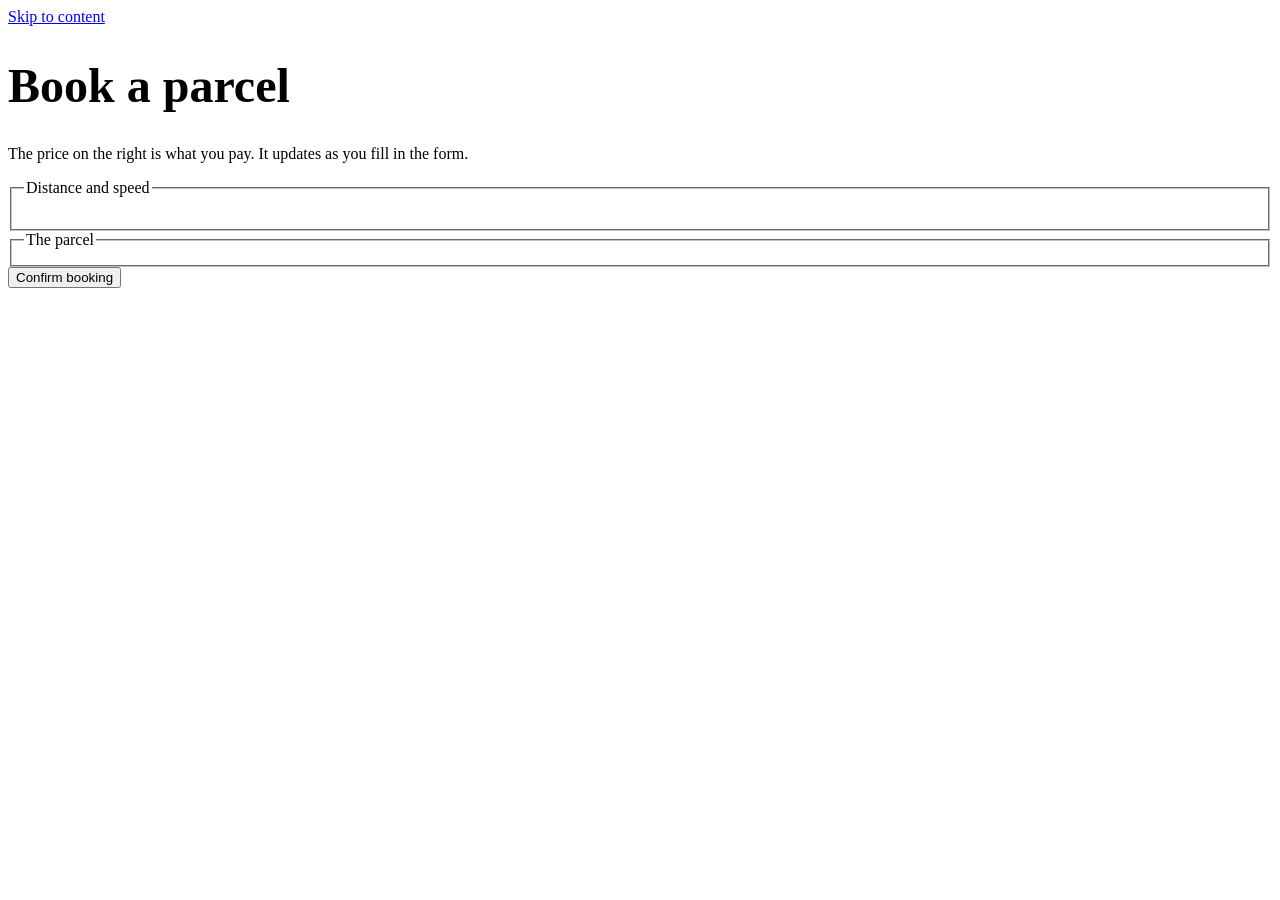
==== frontend/book.html @ fa1a841b "Add files via upload" ====
<!doctype html>
<html lang="en">
<head>
<meta charset="utf-8"><meta name="viewport" content="width=device-width, initial-scale=1"><meta name="color-scheme" content="light dark">
<link rel="preconnect" href="https://fonts.googleapis.com"><link rel="preconnect" href="https://fonts.gstatic.com" crossorigin>
<link href="https://fonts.googleapis.com/css2?family=Familjen+Grotesk:wght@500;700&family=Public+Sans:wght@400;500;600&display=swap" rel="stylesheet">
<link rel="stylesheet" href="css/style.css">
<title>Book a parcel | ZENTO COURIER</title>
<meta name="description" content="Book a pickup and get a tracking number.">
</head>
<body>
<a class="skip" href="#main">Skip to content</a>
<header class="site-header" id="site-header"></header>
<main id="main">

<div class="shell page">
  <div class="page-head"><h1 style="font-size:clamp(2rem,5vw,3rem)">Book a parcel</h1><p class="muted">The price on the right is what you pay. It updates as you fill in the form.</p></div>
  <div class="layout-aside" id="book-layout">
    <form class="card" id="book-form"><div class="form-error" role="alert" hidden></div>
      <div id="sender"></div><div id="recipient"></div>
      <fieldset><legend>Distance and speed</legend>
        <div class="choice-row" id="zone-choices" role="radiogroup" aria-label="Zone"></div><p class="err" data-for="zone"></p>
        <div class="choice-row" id="service-choices" role="radiogroup" aria-label="Service" style="margin-top:.8rem"></div><p class="err" data-for="service"></p>
      </fieldset>
      <fieldset><legend>The parcel</legend><div id="parcel"></div></fieldset>
      <button class="btn btn-primary" type="submit">Confirm booking</button>
    </form>
    <aside class="quote sticky" id="quote-panel" aria-live="polite"></aside>
  </div>
  <div class="card success narrow" id="done" hidden></div>
</div>
</main>
<footer class="site-footer" id="site-footer"></footer>
<noscript><p class="shell" style="padding:1rem">ZENTO COURIER needs JavaScript to run. Please enable it and reload.</p></noscript>
<script type="module" src="js/book.js"></script>
</body>
</html>
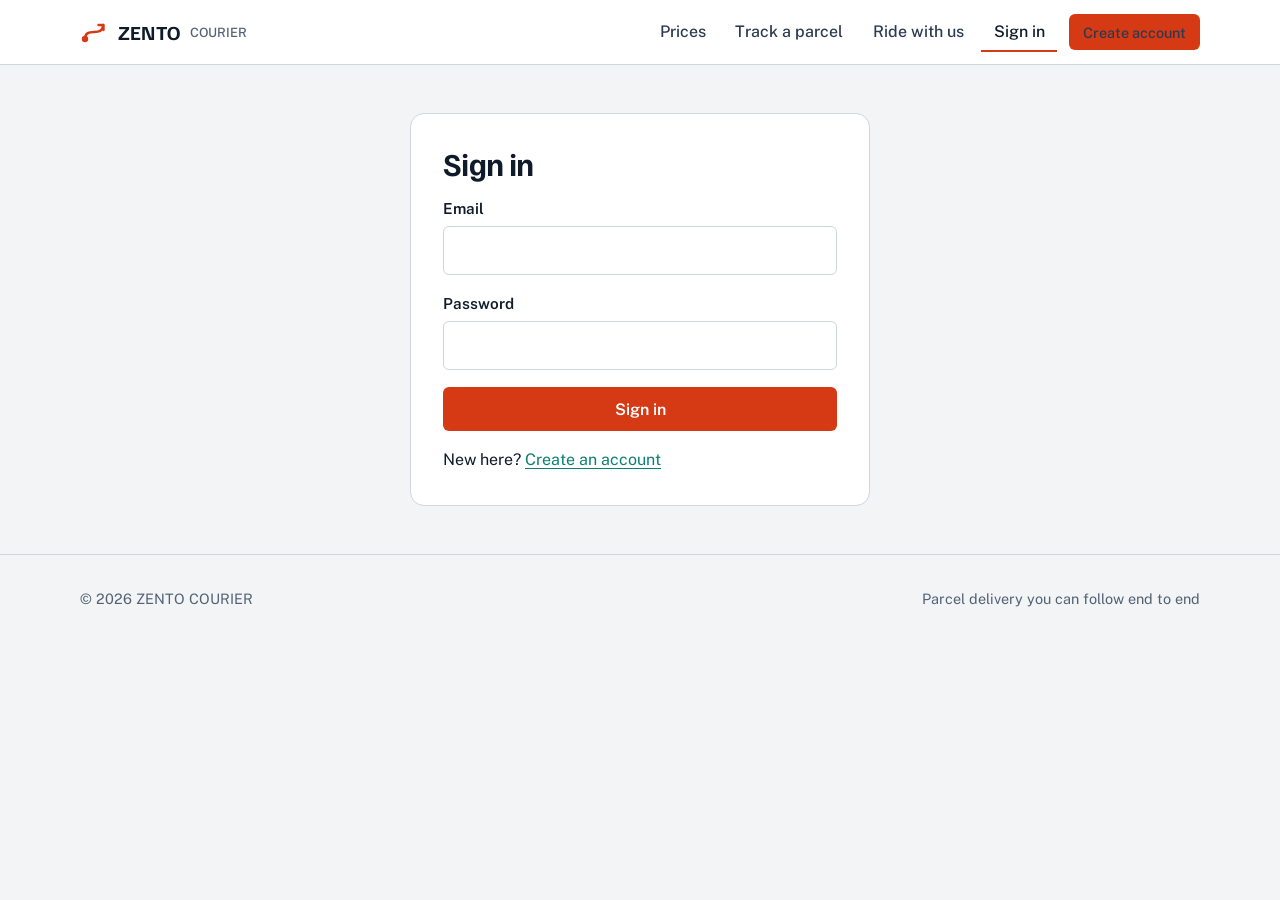
==== commit 4c854b81: "Update courier project and add wallet and Android app" ====
--- a/frontend/book.html
+++ b/frontend/book.html
@@ -14,7 +14,7 @@
 <main id="main">
 
 <div class="shell page">
-  <div class="page-head"><h1 style="font-size:clamp(2rem,5vw,3rem)">Book a parcel</h1><p class="muted">The price on the right is what you pay. It updates as you fill in the form.</p></div>
+  <div class="page-head"><h1 style="font-size:clamp(2rem,5vw,3rem)">Book a parcel</h1><p class="muted">The price on the right is taken from your wallet when you confirm. It updates as you fill in the form.</p></div>
   <div class="layout-aside" id="book-layout">
     <form class="card" id="book-form"><div class="form-error" role="alert" hidden></div>
       <div id="sender"></div><div id="recipient"></div>
--- a/frontend/css/style.css
+++ b/frontend/css/style.css
@@ -0,0 +1,156 @@
+/* ZENTO COURIER - waybill-inspired design system.
+   Ink + paper with a teal route line and a flare-orange action colour. */
+:root {
+  --ink: #0f1a2a; --ink-2: #2a3a50; --muted: #526173;
+  --paper: #f2f4f6; --card: #ffffff; --line: #cfd6dd; --line-soft: #e4e9ee;
+  --teal: #0a7f72; --teal-soft: #dff2ef; --flare: #d63a14; --flare-dark: #b52f0e; --flare-soft: #fde9e3;
+  --amber: #8a5a00; --amber-soft: #fff1d1; --blue: #1c5db0; --blue-soft: #e1ecfa; --grey-soft: #e8ebef;
+  --radius: 6px; --radius-lg: 14px;
+  --font-display: "Familjen Grotesk", "Segoe UI", system-ui, sans-serif;
+  --font-body: "Public Sans", "Segoe UI", system-ui, -apple-system, sans-serif;
+  --shell: 1120px;
+}
+@media (prefers-color-scheme: dark) {
+  :root:not([data-theme="light"]) {
+    --ink: #eef2f6; --ink-2: #c9d3de; --muted: #9fb0c2; --paper: #0c1420; --card: #131f2e; --line: #2c3c50; --line-soft: #1f2e41;
+    --teal: #38c4b2; --teal-soft: #11332f; --flare: #ff6a45; --flare-dark: #ff8566; --flare-soft: #3a1c14;
+    --amber: #f0b429; --amber-soft: #382a0b; --blue: #7fb0f0; --blue-soft: #14283f; --grey-soft: #1b2a3b;
+  }
+}
+*, *::before, *::after { box-sizing: border-box; }
+html { scroll-behavior: smooth; }
+body { margin: 0; background: var(--paper); color: var(--ink); font: 400 1rem/1.6 var(--font-body); -webkit-font-smoothing: antialiased; }
+h1, h2, h3 { font-family: var(--font-display); line-height: 1.1; margin: 0 0 .5em; letter-spacing: -.02em; font-weight: 700; }
+h1 { font-size: clamp(2.4rem, 6vw, 4.2rem); } h2 { font-size: clamp(1.6rem, 3.4vw, 2.3rem); } h3 { font-size: 1.15rem; letter-spacing: -.01em; }
+p { margin: 0 0 1em; max-width: 68ch; } a { color: var(--teal); text-underline-offset: 3px; }
+:focus-visible { outline: 3px solid var(--flare); outline-offset: 2px; border-radius: 3px; }
+.skip { position: absolute; left: -999px; } .skip:focus { left: 1rem; top: 1rem; background: var(--card); padding: .5rem 1rem; z-index: 99; }
+.shell { width: min(100% - 2.5rem, var(--shell)); margin-inline: auto; }
+.muted { color: var(--muted); } .num { font-variant-numeric: tabular-nums; }
+[hidden] { display: none !important; }
+
+/* Header */
+.site-header { background: var(--card); border-bottom: 1px solid var(--line); position: sticky; top: 0; z-index: 20; }
+.site-header .shell { display: flex; align-items: center; gap: 1.5rem; min-height: 64px; }
+.logo { display: inline-flex; align-items: center; gap: .6rem; font: 700 1.25rem var(--font-display); letter-spacing: .02em; color: var(--ink); text-decoration: none; }
+.logo svg { color: var(--flare); } .logo small { font: 500 .8rem var(--font-body); color: var(--muted); letter-spacing: 0; }
+.nav { display: flex; gap: .25rem; margin-left: auto; align-items: center; flex-wrap: wrap; }
+.nav a { padding: .45rem .8rem; color: var(--ink-2); text-decoration: none; border-radius: var(--radius); font-weight: 500; }
+.nav a:hover { background: var(--grey-soft); } .nav a[aria-current="page"] { color: var(--ink); box-shadow: inset 0 -2px 0 var(--flare); border-radius: 0; }
+.nav .btn { margin-left: .5rem; }
+.btn.menu-toggle { display: none; margin-left: auto; }
+@media (max-width: 760px) {
+  .btn.menu-toggle { display: inline-flex; } .site-header .shell { flex-wrap: wrap; padding-block: .4rem; }
+  .nav { display: none; width: 100%; flex-direction: column; align-items: stretch; margin: 0 0 .6rem; } .nav.open { display: flex; }
+  .nav .btn { margin: .3rem 0 0; }
+}
+
+/* Buttons */
+.btn { display: inline-flex; align-items: center; justify-content: center; gap: .5rem; padding: .7rem 1.25rem; border-radius: var(--radius); border: 1.5px solid transparent; font: 600 1rem var(--font-body); cursor: pointer; text-decoration: none; min-height: 44px; transition: background .15s, border-color .15s; }
+.btn-primary { background: var(--flare); color: #fff; } .btn-primary:hover { background: var(--flare-dark); }
+.btn-ghost { background: transparent; color: var(--ink); border-color: var(--line); } .btn-ghost:hover { border-color: var(--ink); }
+.btn-danger { background: transparent; color: var(--flare); border-color: var(--flare); } .btn-danger:hover { background: var(--flare-soft); }
+.btn[disabled], .btn[aria-busy="true"] { opacity: .6; cursor: not-allowed; } .btn-sm { padding: .35rem .8rem; min-height: 36px; font-size: .9rem; }
+
+/* Hero */
+.hero { padding: clamp(2.5rem, 7vw, 5.5rem) 0 clamp(2.5rem, 6vw, 4.5rem); }
+.hero .shell { display: grid; grid-template-columns: 1.1fr 1fr; gap: clamp(2rem, 5vw, 4.5rem); align-items: center; }
+.hero p.lead { font-size: 1.2rem; color: var(--ink-2); }
+.hero-actions { display: flex; gap: .75rem; flex-wrap: wrap; margin-top: 1.5rem; }
+@media (max-width: 860px) { .hero .shell { grid-template-columns: 1fr; } }
+
+/* Waybill card: the signature element */
+.waybill { position: relative; background: var(--card); border: 1.5px solid var(--ink); border-radius: var(--radius); padding: 1.4rem 1.4rem 1.2rem; box-shadow: 8px 8px 0 var(--ink); }
+.waybill::before, .waybill::after { content: ""; position: absolute; top: 5.4rem; width: 18px; height: 18px; background: var(--paper); border: 1.5px solid var(--ink); border-radius: 50%; }
+.waybill::before { left: -10px; clip-path: inset(0 0 0 50%); } .waybill::after { right: -10px; clip-path: inset(0 50% 0 0); }
+.waybill-head { display: flex; justify-content: space-between; align-items: baseline; padding-bottom: .9rem; border-bottom: 2px dashed var(--line); margin-bottom: 1rem; }
+.waybill-head strong { font: 700 1.05rem var(--font-display); } .waybill-head span { color: var(--muted); font-size: .85rem; }
+.track-form { display: flex; gap: .5rem; } .track-form input { flex: 1; min-width: 0; }
+.route { list-style: none; margin: 1.1rem 0 0; padding: 0; }
+.route li { position: relative; padding: 0 0 1.05rem 1.7rem; }
+.route li:last-child { padding-bottom: 0; }
+.route li::before { content: ""; position: absolute; left: 0; top: .35rem; width: 11px; height: 11px; border-radius: 50%; border: 2px solid var(--line); background: var(--card); }
+.route li::after { content: ""; position: absolute; left: 5px; top: 1.1rem; bottom: -.2rem; width: 2px; background: var(--line); }
+.route li:last-child::after { display: none; }
+.route li.done::before { background: var(--teal); border-color: var(--teal); } .route li.done::after { background: var(--teal); }
+.route li.now::before { background: var(--flare); border-color: var(--flare); box-shadow: 0 0 0 4px var(--flare-soft); }
+.route li.cancelled::before { background: var(--muted); border-color: var(--muted); }
+.route b { display: block; font-weight: 600; } .route small { color: var(--muted); display: block; }
+
+/* Sections */
+.section { padding: clamp(2.5rem, 6vw, 4.5rem) 0; } .section.alt { background: var(--card); border-block: 1px solid var(--line); }
+.section-head { max-width: 640px; margin-bottom: 2rem; }
+.steps { display: grid; grid-template-columns: repeat(3, 1fr); gap: 0; border: 1.5px solid var(--ink); border-radius: var(--radius); background: var(--card); }
+.steps > div { padding: 1.5rem; } .steps > div + div { border-left: 1.5px dashed var(--line); }
+.steps .n { font: 700 2.4rem var(--font-display); color: var(--flare); line-height: 1; margin-bottom: .6rem; }
+.services { display: grid; grid-template-columns: repeat(3, 1fr); gap: 1.25rem; }
+.service { padding: 1.4rem; border-top: 4px solid var(--teal); background: var(--paper); border-radius: 0 0 var(--radius) var(--radius); }
+.service:nth-child(2) { border-color: var(--flare); } .service:nth-child(3) { border-color: var(--ink); }
+.service .from { font: 700 1.9rem var(--font-display); } .service ul { padding-left: 1.1rem; margin: .5rem 0 0; color: var(--ink-2); }
+@media (max-width: 760px) { .steps, .services { grid-template-columns: 1fr; } .steps > div + div { border-left: 0; border-top: 1.5px dashed var(--line); } }
+
+/* Forms */
+.card { background: var(--card); border: 1px solid var(--line); border-radius: var(--radius-lg); padding: clamp(1.25rem, 3vw, 2rem); }
+.field { margin-bottom: 1.1rem; } .field label, .legend { display: block; font-weight: 600; margin-bottom: .3rem; font-size: .95rem; }
+.hint { color: var(--muted); font-size: .85rem; margin: .25rem 0 0; }
+input, select, textarea { width: 100%; padding: .65rem .8rem; border: 1.5px solid var(--line); border-radius: var(--radius); background: var(--card); color: var(--ink); font: inherit; min-height: 44px; }
+input:hover, select:hover, textarea:hover { border-color: var(--muted); } input:focus, select:focus, textarea:focus { outline: 3px solid var(--flare); outline-offset: 0; border-color: var(--ink); }
+input[aria-invalid="true"], select[aria-invalid="true"] { border-color: var(--flare); }
+.err { color: var(--flare); font-size: .875rem; margin: .3rem 0 0; font-weight: 500; } .err:empty { display: none; }
+.form-error { background: var(--flare-soft); color: var(--flare-dark); border-left: 4px solid var(--flare); padding: .75rem 1rem; border-radius: var(--radius); margin-bottom: 1rem; font-weight: 500; }
+@media (prefers-color-scheme: dark) { :root:not([data-theme="light"]) .form-error { color: var(--flare); } }
+.grid-2 { display: grid; grid-template-columns: 1fr 1fr; gap: 0 1rem; } .grid-3 { display: grid; grid-template-columns: repeat(3, 1fr); gap: 0 1rem; }
+@media (max-width: 640px) { .grid-2, .grid-3 { grid-template-columns: 1fr; } }
+.check { display: flex; gap: .6rem; align-items: center; } .check input { width: 20px; min-height: 20px; height: 20px; }
+fieldset { border: 0; padding: 0; margin: 0 0 1.5rem; } fieldset > legend { font: 700 1.1rem var(--font-display); padding: 0; margin-bottom: .8rem; }
+.choice-row { display: grid; grid-template-columns: repeat(auto-fit, minmax(150px, 1fr)); gap: .6rem; }
+.choice { position: relative; } .choice input { position: absolute; opacity: 0; inset: 0; width: 100%; height: 100%; cursor: pointer; }
+.choice span { display: block; padding: .7rem .9rem; border: 1.5px solid var(--line); border-radius: var(--radius); background: var(--card); }
+.choice span small { display: block; color: var(--muted); font-weight: 400; } .choice span b { font-weight: 600; }
+.choice input:checked + span { border-color: var(--ink); box-shadow: inset 0 0 0 1px var(--ink); background: var(--teal-soft); }
+.choice input:focus-visible + span { outline: 3px solid var(--flare); outline-offset: 2px; } .choice input:disabled + span { opacity: .45; }
+.narrow { max-width: 460px; margin: 3rem auto; } .page { padding: 2rem 0 4rem; } .page-head { margin-bottom: 1.5rem; }
+
+/* Quote panel */
+.layout-aside { display: grid; grid-template-columns: 1fr 340px; gap: 1.5rem; align-items: start; } .sticky { position: sticky; top: 84px; }
+@media (max-width: 920px) { .layout-aside { grid-template-columns: 1fr; } .sticky { position: static; } }
+.quote { background: var(--ink); color: var(--paper); border-radius: var(--radius-lg); padding: 1.5rem; }
+@media (prefers-color-scheme: dark) { :root:not([data-theme="light"]) .quote { background: #1a2a3f; color: #eef2f6; } }
+.quote h2 { font-size: 1.1rem; color: inherit; margin-bottom: 1rem; }
+.quote dl { margin: 0; } .quote .row { display: flex; justify-content: space-between; gap: 1rem; padding: .45rem 0; border-bottom: 1px dashed rgba(255,255,255,.25); }
+.quote dt { opacity: .85; } .quote dd { margin: 0; font-variant-numeric: tabular-nums; }
+.quote .total { display: flex; justify-content: space-between; align-items: baseline; margin-top: 1rem; font: 700 2rem var(--font-display); } .quote .total span:first-child { font: 500 1rem var(--font-body); }
+.quote .eta { margin: .5rem 0 0; opacity: .85; font-size: .9rem; } .quote .empty { opacity: .8; margin: 0; }
+
+/* Status badges */
+.badge { display: inline-block; padding: .15rem .65rem; border-radius: 99px; font-size: .85rem; font-weight: 600; background: var(--grey-soft); color: var(--ink-2); white-space: nowrap; }
+.badge.booked { background: var(--amber-soft); color: var(--amber); } .badge.picked_up, .badge.in_transit { background: var(--blue-soft); color: var(--blue); }
+.badge.out_for_delivery { background: var(--teal-soft); color: var(--teal); } .badge.delivered { background: var(--teal); color: #fff; }
+.badge.cancelled { background: var(--grey-soft); color: var(--muted); text-decoration: line-through; }
+.tracking-no { font: 700 1.05rem var(--font-display); letter-spacing: .04em; font-variant-numeric: tabular-nums; }
+
+/* Dashboard */
+.stats { display: grid; grid-template-columns: repeat(4, 1fr); gap: 1rem; margin-bottom: 2rem; }
+.stat { background: var(--card); border: 1px solid var(--line); border-radius: var(--radius-lg); padding: 1.1rem 1.2rem; } .stat b { display: block; font: 700 2rem var(--font-display); line-height: 1.1; } .stat span { color: var(--muted); font-size: .9rem; }
+@media (max-width: 820px) { .stats { grid-template-columns: repeat(2, 1fr); } }
+.toolbar { display: flex; gap: 1rem; justify-content: space-between; align-items: end; flex-wrap: wrap; margin-bottom: 1rem; } .toolbar select { width: auto; min-width: 180px; }
+.table-wrap { overflow-x: auto; background: var(--card); border: 1px solid var(--line); border-radius: var(--radius-lg); }
+table { width: 100%; border-collapse: collapse; } th, td { text-align: left; padding: .8rem 1rem; border-bottom: 1px solid var(--line-soft); vertical-align: middle; }
+th { font-size: .85rem; color: var(--muted); font-weight: 600; background: var(--paper); } tr:last-child td { border-bottom: 0; } td.right, th.right { text-align: right; }
+@media (max-width: 720px) {
+  thead { position: absolute; left: -999px; } table, tbody, tr, td { display: block; } tr { padding: .8rem 1rem; border-bottom: 1px solid var(--line); } td { border: 0; padding: .15rem 0; } td.right { text-align: left; }
+}
+.pager { display: flex; justify-content: space-between; align-items: center; margin-top: 1rem; }
+.empty-state { text-align: center; padding: 3rem 1rem; } .empty-state p { margin-inline: auto; }
+dialog { border: 1.5px solid var(--ink); border-radius: var(--radius-lg); padding: 0; width: min(640px, calc(100% - 2rem)); max-height: 90vh; background: var(--card); color: var(--ink); }
+dialog::backdrop { background: rgba(10,16,26,.6); } .dialog-body { padding: 1.5rem; } .dialog-head { display: flex; justify-content: space-between; gap: 1rem; align-items: start; }
+.kv { display: grid; grid-template-columns: 9rem 1fr; gap: .35rem 1rem; margin: 1rem 0; } .kv dt { color: var(--muted); } .kv dd { margin: 0; overflow-wrap: anywhere; }
+@media (max-width: 520px) { .kv { grid-template-columns: 1fr; } .kv dd { margin-bottom: .5rem; } }
+.success { text-align: center; } .success .tracking-no { font-size: 1.8rem; display: block; margin: .5rem 0 1.25rem; }
+
+/* Footer, toast, loading */
+.site-footer { border-top: 1px solid var(--line); padding: 2rem 0; color: var(--muted); font-size: .9rem; } .site-footer .shell { display: flex; justify-content: space-between; gap: 1rem; flex-wrap: wrap; }
+.toast { position: fixed; bottom: 1.25rem; left: 50%; transform: translateX(-50%); background: var(--ink); color: var(--paper); padding: .75rem 1.25rem; border-radius: var(--radius); z-index: 50; max-width: calc(100% - 2rem); }
+.skeleton { background: linear-gradient(90deg, var(--grey-soft), var(--line-soft), var(--grey-soft)); background-size: 200% 100%; animation: shimmer 1.4s infinite; border-radius: var(--radius); min-height: 1.2rem; }
+@keyframes shimmer { to { background-position: -200% 0; } }
+@media (prefers-reduced-motion: reduce) { * { animation: none !important; transition: none !important; scroll-behavior: auto !important; } }
